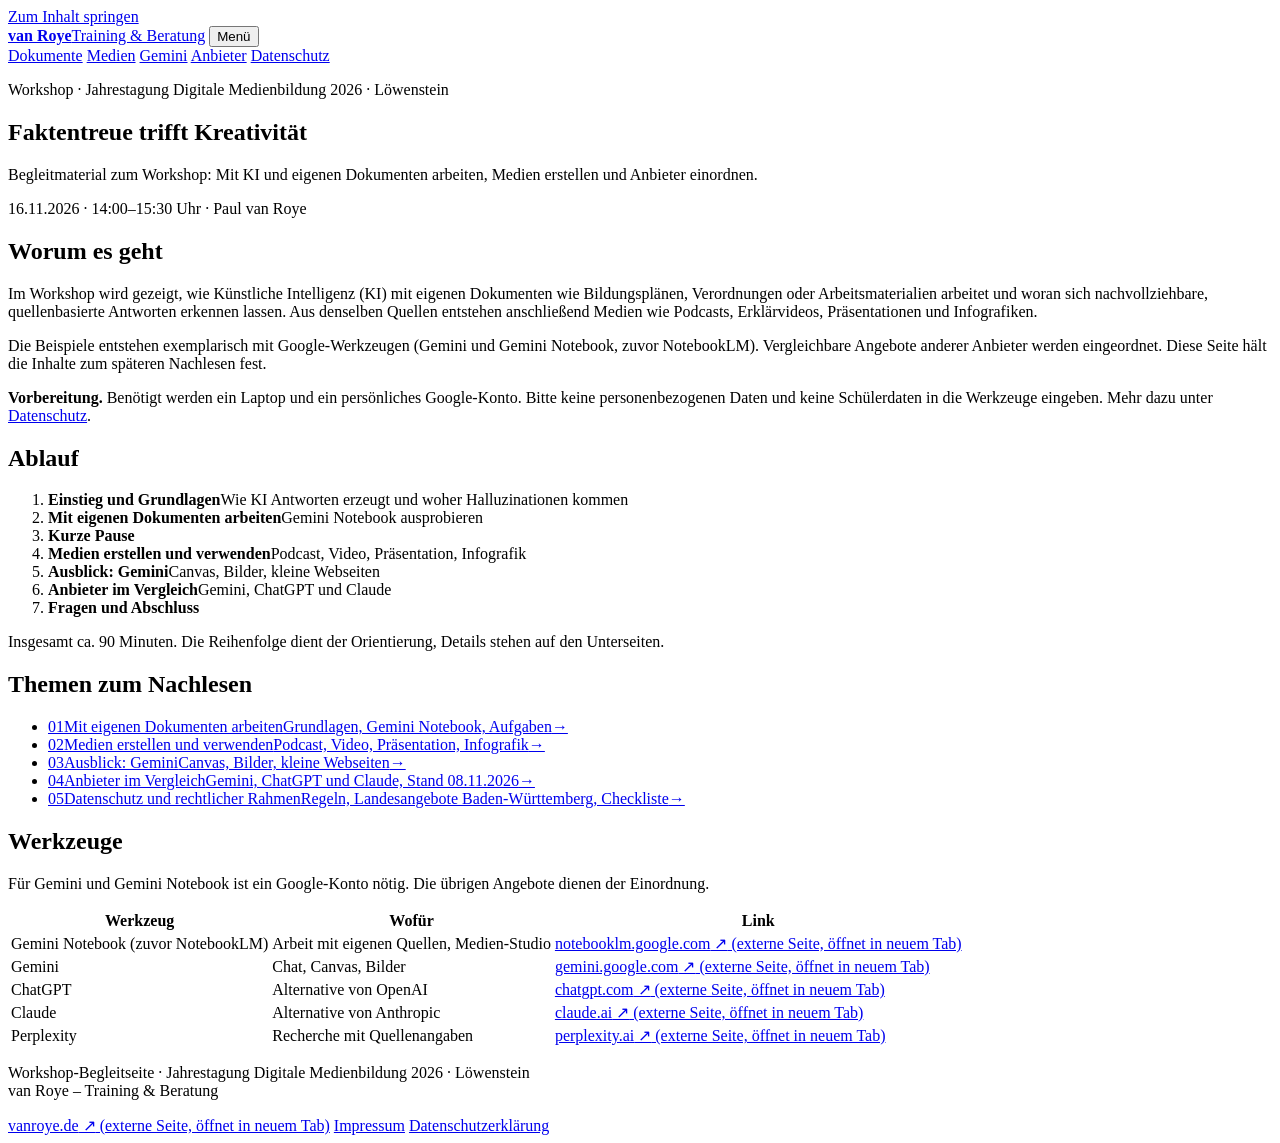
==== index.html @ e782ce0a "Add files via upload" ====
<!DOCTYPE html>
<html lang="de">
<head>
  <meta charset="UTF-8">
  <meta name="viewport" content="width=device-width, initial-scale=1">
  <meta http-equiv="Content-Security-Policy" content="default-src 'none'; img-src 'self' data:; style-src 'self'; font-src 'self'; script-src 'self'; connect-src 'none'; base-uri 'none'; form-action 'none'">
  <meta name="referrer" content="no-referrer">
  <meta name="robots" content="noindex, nofollow">
  <title>Übersicht – Faktentreue trifft Kreativität</title>
  <meta name="description" content="Begleitmaterial zum Workshop: Mit KI und eigenen Dokumenten arbeiten, Medien erstellen, Anbieter einordnen.">
  <link rel="stylesheet" href="css/style.css">
  <link rel="icon" href="data:image/svg+xml,%3Csvg xmlns='http://www.w3.org/2000/svg' viewBox='0 0 32 32'%3E%3Crect width='32' height='32' rx='6' fill='%231a2e49'/%3E%3Crect x='9' y='20' width='14' height='3' fill='%2390c226'/%3E%3C/svg%3E">
  <script src="js/site.js" defer></script>
</head>
<body>
<a class="skip" href="#inhalt">Zum Inhalt springen</a>
<header class="site-header">
  <div class="bar">
    <a class="brand" href="index.html"><strong>van Roye</strong><span>Training &amp; Beratung</span></a>
    <button class="menu-btn" type="button" aria-expanded="false" aria-controls="hauptnavigation">Menü</button>
    <nav class="nav" id="hauptnavigation" aria-label="Hauptnavigation">
        <a href="dokumente.html">Dokumente</a>
        <a href="medien.html">Medien</a>
        <a href="gemini.html">Gemini</a>
        <a href="anbieter.html">Anbieter</a>
        <a href="recht.html">Datenschutz</a>
    </nav>
  </div>
</header>

<main id="inhalt">
  <section class="hero">
    <div class="wrap">
      <p class="kicker">Workshop · Jahrestagung Digitale Medienbildung 2026 · Löwenstein</p>
      <h1>Faktentreue trifft Kreativität</h1>
      <p class="lead">Begleitmaterial zum Workshop: Mit KI und eigenen Dokumenten arbeiten, Medien erstellen und Anbieter einordnen.</p>
      <p class="meta">16.11.2026 · 14:00–15:30 Uhr · Paul van Roye</p>
    </div>
  </section>

  <section class="section">
    <div class="wrap">
      <h2>Worum es geht</h2>
      <div class="read">
        <p>Im Workshop wird gezeigt, wie Künstliche Intelligenz (KI) mit eigenen Dokumenten wie Bildungsplänen, Verordnungen oder Arbeitsmaterialien arbeitet und woran sich nachvollziehbare, quellenbasierte Antworten erkennen lassen. Aus denselben Quellen entstehen anschließend Medien wie Podcasts, Erklärvideos, Präsentationen und Infografiken.</p>
        <p>Die Beispiele entstehen exemplarisch mit Google-Werkzeugen (Gemini und Gemini Notebook, zuvor NotebookLM). Vergleichbare Angebote anderer Anbieter werden eingeordnet. Diese Seite hält die Inhalte zum späteren Nachlesen fest.</p>
      </div>
      <div class="note">
        <p><strong>Vorbereitung.</strong> Benötigt werden ein Laptop und ein persönliches Google-Konto. Bitte keine personenbezogenen Daten und keine Schülerdaten in die Werkzeuge eingeben. Mehr dazu unter <a href="recht.html">Datenschutz</a>.</p>
      </div>
    </div>
  </section>

  <section class="section alt" id="ablauf">
    <div class="wrap">
      <h2>Ablauf</h2>
      <ol class="steps">
        <li><div><b>Einstieg und Grundlagen</b><span>Wie KI Antworten erzeugt und woher Halluzinationen kommen</span></div></li>
        <li><div><b>Mit eigenen Dokumenten arbeiten</b><span>Gemini Notebook ausprobieren</span></div></li>
        <li class="pause"><div><b>Kurze Pause</b></div></li>
        <li><div><b>Medien erstellen und verwenden</b><span>Podcast, Video, Präsentation, Infografik</span></div></li>
        <li><div><b>Ausblick: Gemini</b><span>Canvas, Bilder, kleine Webseiten</span></div></li>
        <li><div><b>Anbieter im Vergleich</b><span>Gemini, ChatGPT und Claude</span></div></li>
        <li><div><b>Fragen und Abschluss</b></div></li>
      </ol>
      <p class="steps-note">Insgesamt ca. 90 Minuten. Die Reihenfolge dient der Orientierung, Details stehen auf den Unterseiten.</p>
    </div>
  </section>

  <section class="section" id="themen">
    <div class="wrap">
      <h2>Themen zum Nachlesen</h2>
      <ul class="topics">
        <li><a href="dokumente.html"><span class="num">01</span><span class="t">Mit eigenen Dokumenten arbeiten<span class="d">Grundlagen, Gemini Notebook, Aufgaben</span></span><span class="go" aria-hidden="true">→</span></a></li>
        <li><a href="medien.html"><span class="num">02</span><span class="t">Medien erstellen und verwenden<span class="d">Podcast, Video, Präsentation, Infografik</span></span><span class="go" aria-hidden="true">→</span></a></li>
        <li><a href="gemini.html"><span class="num">03</span><span class="t">Ausblick: Gemini<span class="d">Canvas, Bilder, kleine Webseiten</span></span><span class="go" aria-hidden="true">→</span></a></li>
        <li><a href="anbieter.html"><span class="num">04</span><span class="t">Anbieter im Vergleich<span class="d">Gemini, ChatGPT und Claude, Stand 08.11.2026</span></span><span class="go" aria-hidden="true">→</span></a></li>
        <li><a href="recht.html"><span class="num">05</span><span class="t">Datenschutz und rechtlicher Rahmen<span class="d">Regeln, Landesangebote Baden-Württemberg, Checkliste</span></span><span class="go" aria-hidden="true">→</span></a></li>
      </ul>
    </div>
  </section>

  <section class="section alt" id="werkzeuge">
    <div class="wrap">
      <h2>Werkzeuge</h2>
      <p class="read">Für Gemini und Gemini Notebook ist ein Google-Konto nötig. Die übrigen Angebote dienen der Einordnung.</p>
      <div class="table-wrap" role="region" aria-label="Werkzeuge" tabindex="0">
        <table class="tools-table">
          <thead><tr><th scope="col">Werkzeug</th><th scope="col">Wofür</th><th scope="col">Link</th></tr></thead>
          <tbody>
            <tr><td>Gemini Notebook (zuvor NotebookLM)</td><td>Arbeit mit eigenen Quellen, Medien-Studio</td><td><a href="https://notebooklm.google.com" target="_blank" rel="noopener noreferrer">notebooklm.google.com<span aria-hidden="true"> ↗</span><span class="sr-only"> (externe Seite, öffnet in neuem Tab)</span></a></td></tr>
            <tr><td>Gemini</td><td>Chat, Canvas, Bilder</td><td><a href="https://gemini.google.com" target="_blank" rel="noopener noreferrer">gemini.google.com<span aria-hidden="true"> ↗</span><span class="sr-only"> (externe Seite, öffnet in neuem Tab)</span></a></td></tr>
            <tr><td>ChatGPT</td><td>Alternative von OpenAI</td><td><a href="https://chatgpt.com" target="_blank" rel="noopener noreferrer">chatgpt.com<span aria-hidden="true"> ↗</span><span class="sr-only"> (externe Seite, öffnet in neuem Tab)</span></a></td></tr>
            <tr><td>Claude</td><td>Alternative von Anthropic</td><td><a href="https://claude.ai" target="_blank" rel="noopener noreferrer">claude.ai<span aria-hidden="true"> ↗</span><span class="sr-only"> (externe Seite, öffnet in neuem Tab)</span></a></td></tr>
            <tr><td>Perplexity</td><td>Recherche mit Quellenangaben</td><td><a href="https://www.perplexity.ai" target="_blank" rel="noopener noreferrer">perplexity.ai<span aria-hidden="true"> ↗</span><span class="sr-only"> (externe Seite, öffnet in neuem Tab)</span></a></td></tr>
          </tbody>
        </table>
      </div>
    </div>
  </section>
</main>

<footer class="site-footer">
  <div class="wrap">
    <p>Workshop-Begleitseite · Jahrestagung Digitale Medienbildung 2026 · Löwenstein<br>van Roye – Training &amp; Beratung</p>
    <nav class="foot-links" aria-label="Rechtliches">
      <a href="https://vanroye.de" target="_blank" rel="noopener noreferrer">vanroye.de<span aria-hidden="true"> ↗</span><span class="sr-only"> (externe Seite, öffnet in neuem Tab)</span></a>
      <a href="impressum.html">Impressum</a>
      <a href="datenschutz.html">Datenschutzerklärung</a>
    </nav>
  </div>
</footer>
</body>
</html>
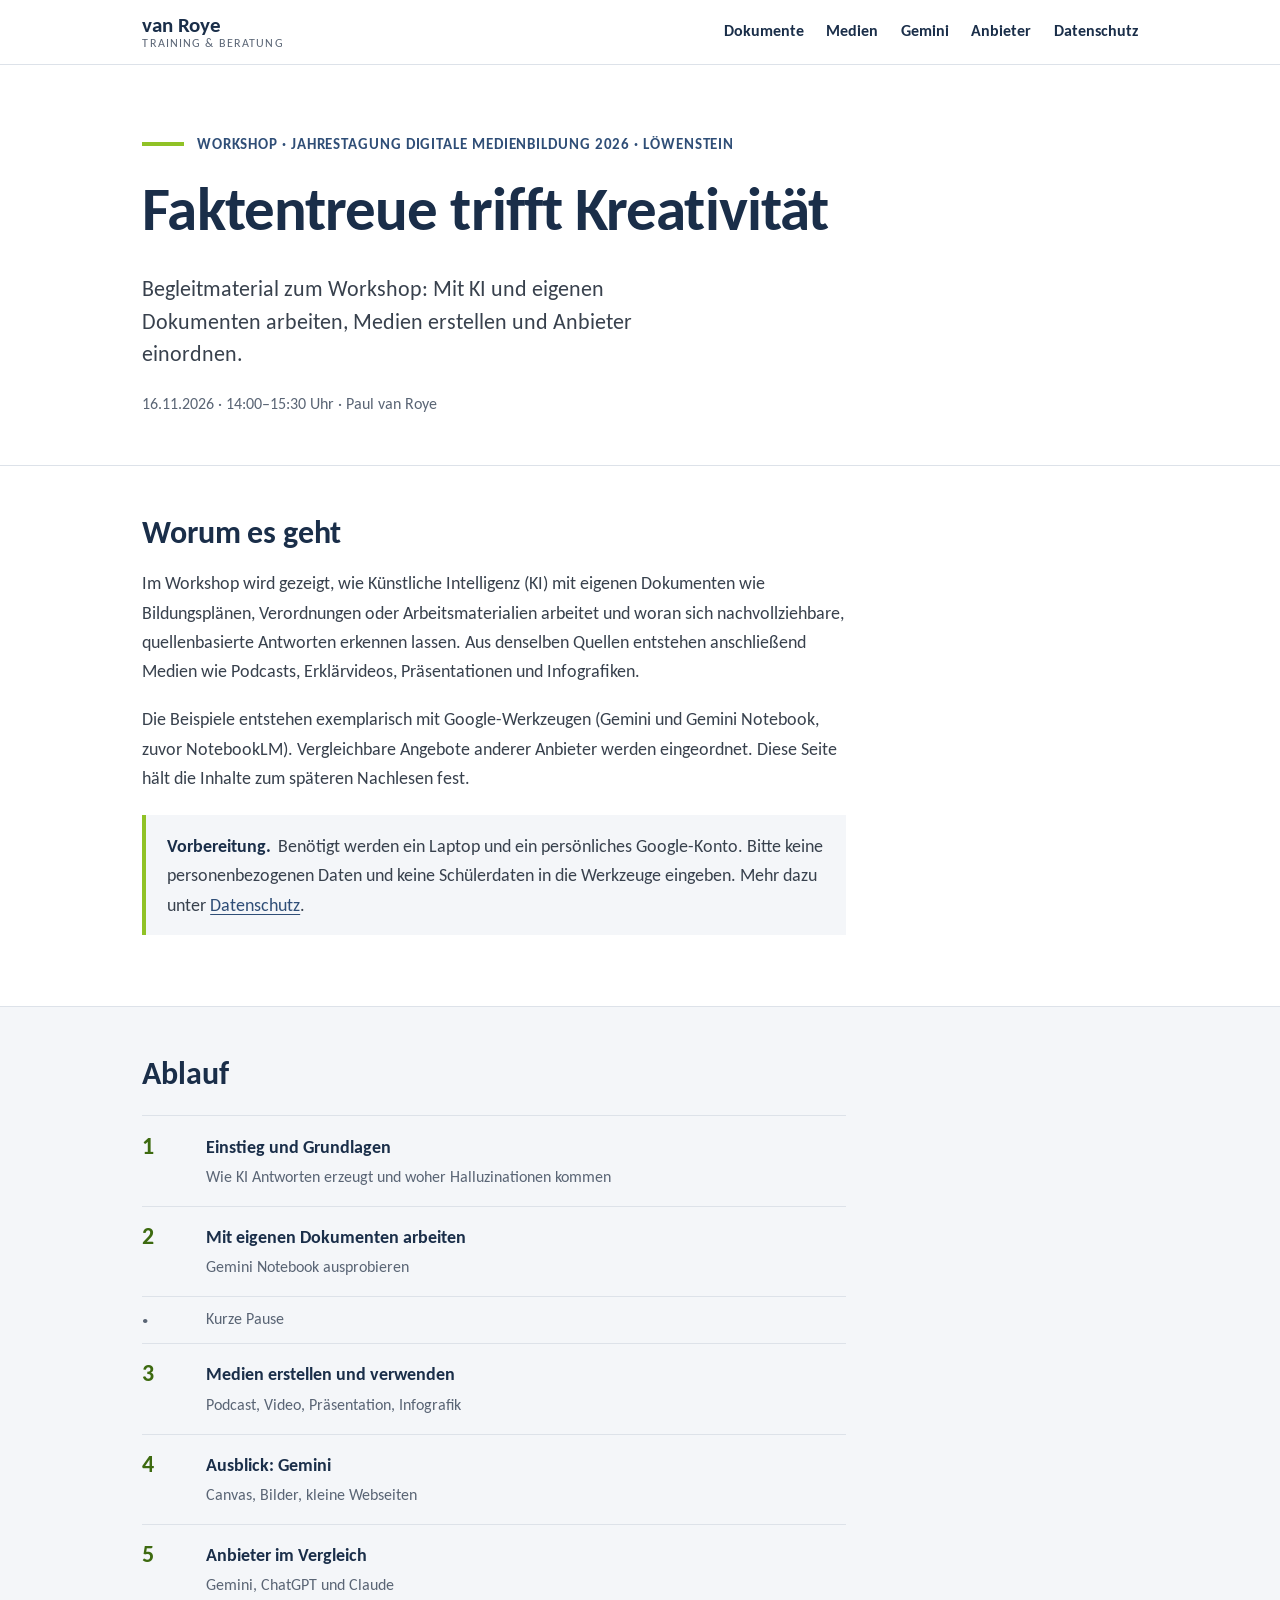
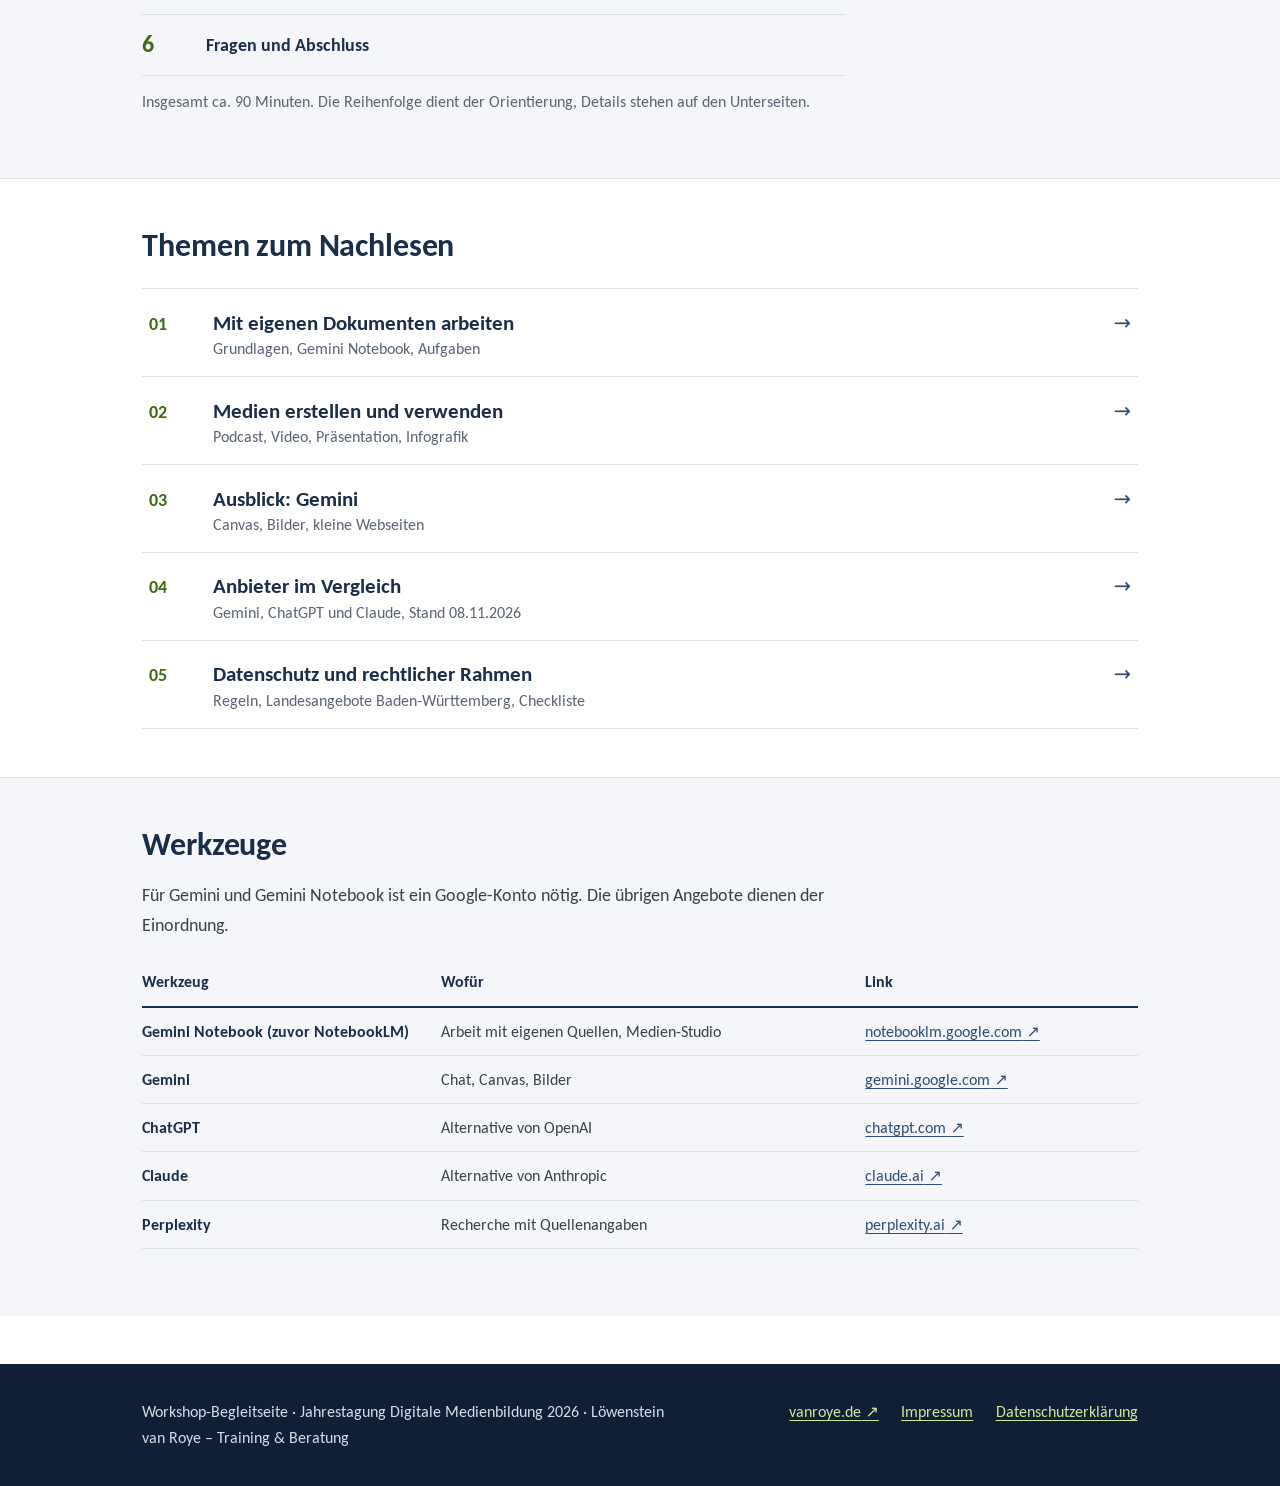
==== commit f269797f: "Add files via upload" ====
--- a/index.html
+++ b/index.html
@@ -8,9 +8,9 @@
   <meta name="robots" content="noindex, nofollow">
   <title>Übersicht – Faktentreue trifft Kreativität</title>
   <meta name="description" content="Begleitmaterial zum Workshop: Mit KI und eigenen Dokumenten arbeiten, Medien erstellen, Anbieter einordnen.">
-  <link rel="stylesheet" href="css/style.css">
+  <link rel="stylesheet" href="style.css">
   <link rel="icon" href="data:image/svg+xml,%3Csvg xmlns='http://www.w3.org/2000/svg' viewBox='0 0 32 32'%3E%3Crect width='32' height='32' rx='6' fill='%231a2e49'/%3E%3Crect x='9' y='20' width='14' height='3' fill='%2390c226'/%3E%3C/svg%3E">
-  <script src="js/site.js" defer></script>
+  <script src="site.js" defer></script>
 </head>
 <body>
 <a class="skip" href="#inhalt">Zum Inhalt springen</a>
--- a/style.css
+++ b/style.css
@@ -0,0 +1,276 @@
+/* ==========================================================================
+   Faktentreue trifft Kreativität – Begleitseite
+   Farben aus dem Workshop (Dunkelblau, Grün als Akzent), Schrift Carlito lokal.
+   Keine externen Ressourcen.
+   ========================================================================== */
+
+@font-face {
+  font-family: "Carlito";
+  font-style: normal;
+  font-weight: 400;
+  font-display: swap;
+  src: url("carlito-latin-400-normal.woff2") format("woff2");
+}
+@font-face {
+  font-family: "Carlito";
+  font-style: italic;
+  font-weight: 400;
+  font-display: swap;
+  src: url("carlito-latin-400-italic.woff2") format("woff2");
+}
+@font-face {
+  font-family: "Carlito";
+  font-style: normal;
+  font-weight: 700;
+  font-display: swap;
+  src: url("carlito-latin-700-normal.woff2") format("woff2");
+}
+
+:root {
+  --ink: #1a2e49;
+  --ink-deep: #0f2036;
+  --blue: #2f4e77;
+  --text: #38414d;
+  --muted: #5a6575;
+  --line: #dde2e9;
+  --soft: #f4f6f9;
+  --white: #ffffff;
+  --accent: #90c226;
+  --accent-ink: #3d6a10;
+  --font: "Carlito", Calibri, "Segoe UI", system-ui, sans-serif;
+  --wrap: 1040px;
+  --read: 44rem;
+}
+
+*, *::before, *::after { box-sizing: border-box; }
+
+html { scroll-behavior: smooth; scroll-padding-top: 5rem; -webkit-text-size-adjust: 100%; }
+
+body {
+  margin: 0;
+  font-family: var(--font);
+  font-size: 1.15rem;
+  line-height: 1.6;
+  color: var(--text);
+  background: var(--white);
+}
+
+h1, h2, h3 { color: var(--ink); line-height: 1.2; margin: 0 0 .5em; font-weight: 700; }
+h1 { font-size: clamp(2.3rem, 6vw, 3.8rem); letter-spacing: -.015em; line-height: 1.08; }
+h2 { font-size: clamp(1.55rem, 3.4vw, 2rem); letter-spacing: -.005em; }
+h3 { font-size: 1.15rem; }
+p { margin: 0 0 1em; }
+ul, ol { margin: 0 0 1em; padding-left: 1.3rem; }
+li { margin-bottom: .35em; }
+li::marker { color: var(--accent-ink); }
+strong { color: var(--ink); }
+
+a { color: var(--blue); text-underline-offset: .18em; text-decoration-thickness: 1px; }
+a:hover { color: var(--ink); text-decoration-thickness: 2px; }
+a:focus-visible, summary:focus-visible, button:focus-visible {
+  outline: 3px solid var(--accent);
+  outline-offset: 3px;
+  border-radius: 2px;
+}
+
+.wrap { max-width: var(--wrap); margin: 0 auto; padding: 0 1.4rem; }
+.read { max-width: var(--read); }
+
+.sr-only {
+  position: absolute; width: 1px; height: 1px; padding: 0; margin: -1px;
+  overflow: hidden; clip: rect(0,0,0,0); white-space: nowrap; border: 0;
+}
+.skip {
+  position: absolute; left: 1rem; top: -4rem; z-index: 200;
+  background: var(--ink); color: var(--white); padding: .6rem 1rem; text-decoration: none;
+}
+.skip:focus { top: 1rem; }
+
+/* ---------- Kopfzeile ---------- */
+.site-header {
+  position: sticky; top: 0; z-index: 100;
+  background: rgba(255,255,255,.97);
+  border-bottom: 1px solid var(--line);
+}
+.bar {
+  display: flex; align-items: center; justify-content: space-between; gap: 1rem;
+  max-width: var(--wrap); margin: 0 auto; padding: .8rem 1.4rem;
+}
+.brand { text-decoration: none; line-height: 1.1; display: block; }
+.brand strong { display: block; font-size: 1.3rem; color: var(--ink); letter-spacing: -.01em; }
+.brand span { display: block; font-size: .78rem; color: var(--muted); letter-spacing: .09em; text-transform: uppercase; }
+
+.nav { display: flex; flex-wrap: wrap; gap: .2rem 1.4rem; }
+.nav a {
+  text-decoration: none; color: var(--ink); font-weight: 700; font-size: 1rem;
+  padding: .3rem 0; border-bottom: 3px solid transparent;
+}
+.nav a:hover { border-bottom-color: var(--line); }
+.nav a[aria-current="page"] { border-bottom-color: var(--accent); }
+
+.menu-btn {
+  display: none; background: none; border: 1px solid var(--line); border-radius: 6px;
+  padding: .45rem .8rem; font: inherit; font-weight: 700; color: var(--ink); cursor: pointer;
+}
+
+/* ---------- Titelbereich ---------- */
+.hero { padding: 4.2rem 0 3rem; border-bottom: 1px solid var(--line); }
+.kicker {
+  display: flex; align-items: center; gap: .8rem;
+  font-size: .95rem; font-weight: 700; letter-spacing: .06em; text-transform: uppercase;
+  color: var(--blue); margin: 0 0 1.3rem;
+}
+.kicker::before { content: ""; width: 2.6rem; height: 4px; background: var(--accent); flex: none; }
+.lead { font-size: 1.35rem; line-height: 1.5; color: var(--text); max-width: 36rem; margin: .6rem 0 1.3rem; }
+.meta { color: var(--muted); font-size: 1rem; margin: 0; }
+
+.page-head { padding-top: 2.6rem; padding-bottom: 1.6rem; }
+.crumb { font-size: .98rem; margin: 0 0 1.6rem; }
+.crumb a { font-weight: 700; text-decoration: none; }
+.crumb a:hover { text-decoration: underline; }
+
+/* ---------- Abschnitte ---------- */
+.section { padding: 3rem 0; border-bottom: 1px solid var(--line); }
+.section:last-of-type { border-bottom: 0; }
+.section > .wrap > h2, .section-title { margin-bottom: 1rem; }
+.alt { background: var(--soft); }
+
+.note {
+  background: var(--soft); border-left: 4px solid var(--accent);
+  padding: 1rem 1.3rem; margin: 1.4rem 0; max-width: var(--read);
+}
+.alt .note { background: var(--white); }
+.note p:last-child { margin-bottom: 0; }
+.note strong:first-child { display: inline-block; margin-right: .2rem; }
+
+/* ---------- Ablauf ---------- */
+.steps { list-style: none; padding: 0; margin: 1.4rem 0 0; counter-reset: step; max-width: var(--read); }
+.steps li {
+  counter-increment: step; display: grid; grid-template-columns: 3rem 1fr; gap: .2rem 1rem;
+  padding: .95rem 0; border-top: 1px solid var(--line); margin: 0;
+}
+.steps li:last-child { border-bottom: 1px solid var(--line); }
+.steps li::before {
+  content: counter(step); font-weight: 700; font-size: 1.5rem; color: var(--accent-ink); line-height: 1.2;
+}
+.steps b { display: block; color: var(--ink); }
+.steps span { color: var(--muted); font-size: 1.02rem; }
+.steps li.pause::before { content: "·"; color: var(--muted); }
+.steps li.pause { padding: .55rem 0; counter-increment: none; }
+.steps li.pause b { font-weight: 400; color: var(--muted); font-size: 1rem; }
+.steps-note { color: var(--muted); font-size: 1rem; margin-top: .8rem; }
+
+/* ---------- Themenliste ---------- */
+.topics { list-style: none; padding: 0; margin: 1.4rem 0 0; }
+.topics li { margin: 0; border-top: 1px solid var(--line); }
+.topics li:last-child { border-bottom: 1px solid var(--line); }
+.topics a {
+  display: grid; grid-template-columns: 3rem 1fr auto; gap: .2rem 1rem; align-items: baseline;
+  padding: 1.1rem .4rem; text-decoration: none; color: inherit;
+}
+.topics a:hover { background: var(--white); }
+.topics .num { font-weight: 700; font-size: 1.1rem; color: var(--accent-ink); }
+.topics .t { font-weight: 700; font-size: 1.3rem; color: var(--ink); line-height: 1.25; }
+.topics .d { display: block; color: var(--muted); font-size: 1.02rem; font-weight: 400; margin-top: .15rem; }
+.topics .go { color: var(--blue); font-size: 1.3rem; transition: transform .15s; }
+.topics a:hover .go { transform: translateX(4px); }
+
+/* ---------- Tabellen ---------- */
+.table-wrap { overflow-x: auto; margin: 1.2rem 0; -webkit-overflow-scrolling: touch; }
+table { border-collapse: collapse; width: 100%; font-size: 1rem; line-height: 1.45; min-width: 38rem; }
+th, td { text-align: left; vertical-align: top; padding: .75rem .9rem .75rem 0; border-bottom: 1px solid var(--line); }
+thead th { color: var(--ink); border-bottom: 2px solid var(--ink); font-size: 1.02rem; }
+tbody th { color: var(--ink); width: 9.5rem; font-weight: 700; }
+.tools-table { min-width: 0; }
+.tools-table td { overflow-wrap: anywhere; }
+.tools-table td:first-child { font-weight: 700; color: var(--ink); width: 30%; }
+
+/* ---------- Aufklappbereiche ---------- */
+.acc-controls { margin: 1.2rem 0 .4rem; }
+.link-btn {
+  background: none; border: 0; padding: 0; font: inherit; font-weight: 700; color: var(--blue);
+  text-decoration: underline; text-underline-offset: .18em; cursor: pointer;
+}
+.link-btn:hover { color: var(--ink); }
+
+details.acc { border-top: 1px solid var(--line); }
+details.acc:last-of-type { border-bottom: 1px solid var(--line); }
+details.acc > summary {
+  list-style: none; cursor: pointer; display: flex; justify-content: space-between; align-items: baseline; gap: 1rem;
+  padding: 1.1rem 0; font-weight: 700; font-size: 1.3rem; color: var(--ink); line-height: 1.3;
+}
+details.acc > summary::-webkit-details-marker { display: none; }
+details.acc > summary::after {
+  content: "+"; font-weight: 400; font-size: 1.8rem; line-height: 1; color: var(--accent-ink); flex: none;
+}
+details.acc[open] > summary::after { content: "–"; }
+details.acc > summary:hover { color: var(--blue); }
+.acc-body { padding: 0 0 1.5rem; max-width: var(--read); }
+.acc-body.wide { max-width: none; }
+.acc-body > :last-child { margin-bottom: 0; }
+.acc-body h3 { margin-top: 1.4rem; }
+.tag {
+  display: inline-block; font-size: .8rem; font-weight: 700; letter-spacing: .05em; text-transform: uppercase;
+  color: var(--accent-ink); border: 1px solid var(--accent); padding: .05rem .5rem; margin-right: .5rem;
+  vertical-align: .2em;
+}
+
+/* ---------- Seitenwechsel ---------- */
+.pager { display: flex; justify-content: space-between; gap: 1rem; flex-wrap: wrap; padding: 2.4rem 0 1rem; }
+.pager a {
+  text-decoration: none; display: block; min-width: 14rem; padding: .9rem 1.2rem;
+  border: 1px solid var(--line); color: var(--ink); font-weight: 700;
+}
+.pager a:hover { border-color: var(--accent); background: var(--soft); }
+.pager small { display: block; color: var(--muted); font-weight: 400; font-size: .88rem; letter-spacing: .05em; text-transform: uppercase; }
+.pager .next { text-align: right; margin-left: auto; }
+
+/* ---------- Fußzeile ---------- */
+.site-footer { background: var(--ink-deep); color: #d5dce6; padding: 2.2rem 0; margin-top: 3rem; font-size: 1rem; }
+.site-footer .wrap { display: flex; flex-wrap: wrap; justify-content: space-between; gap: 1rem 2rem; align-items: flex-start; }
+.site-footer p { margin: 0; }
+.site-footer a { color: #cfe79a; }
+.site-footer a:hover { color: var(--white); }
+.foot-links { display: flex; flex-wrap: wrap; gap: .4rem 1.4rem; }
+
+/* ---------- Rechtstexte ---------- */
+.legal h2 { margin-top: 2rem; font-size: 1.4rem; }
+.legal address { font-style: normal; line-height: 1.7; margin-bottom: 1em; }
+.small { font-size: .95rem; color: var(--muted); }
+
+/* ---------- Mobil ---------- */
+@media (max-width: 760px) {
+  body { font-size: 1.1rem; }
+  .hero { padding: 2.6rem 0 2.2rem; }
+  .section { padding: 2.2rem 0; }
+  .js .menu-btn { display: block; }
+  .js .nav {
+    display: none; position: absolute; left: 0; right: 0; top: 100%;
+    flex-direction: column; background: var(--white); border-bottom: 1px solid var(--line);
+    padding: .6rem 1.4rem 1rem; gap: .2rem;
+  }
+  .js .nav.open { display: flex; }
+  .nav a { padding: .55rem 0; }
+  .topics a { grid-template-columns: 2.4rem 1fr auto; padding: 1rem 0; }
+  .steps li { grid-template-columns: 2.4rem 1fr; }
+  .pager a { min-width: 0; width: 100%; }
+  .pager .next { text-align: left; }
+}
+
+/* ---------- Druck ---------- */
+@media print {
+  .site-header, .menu-btn, .acc-controls, .pager, .skip { display: none !important; }
+  body { font-size: 11pt; color: #000; }
+  .hero, .section { padding: 1rem 0; }
+  .site-footer { background: none; color: #000; padding: 1rem 0; }
+  .site-footer a { color: #000; }
+  a { color: #000; }
+  details.acc > summary::after { content: ""; }
+  .table-wrap { overflow: visible; }
+  table { min-width: 0; }
+}
+
+@media (prefers-reduced-motion: reduce) {
+  html { scroll-behavior: auto; }
+  .topics .go { transition: none; }
+}
